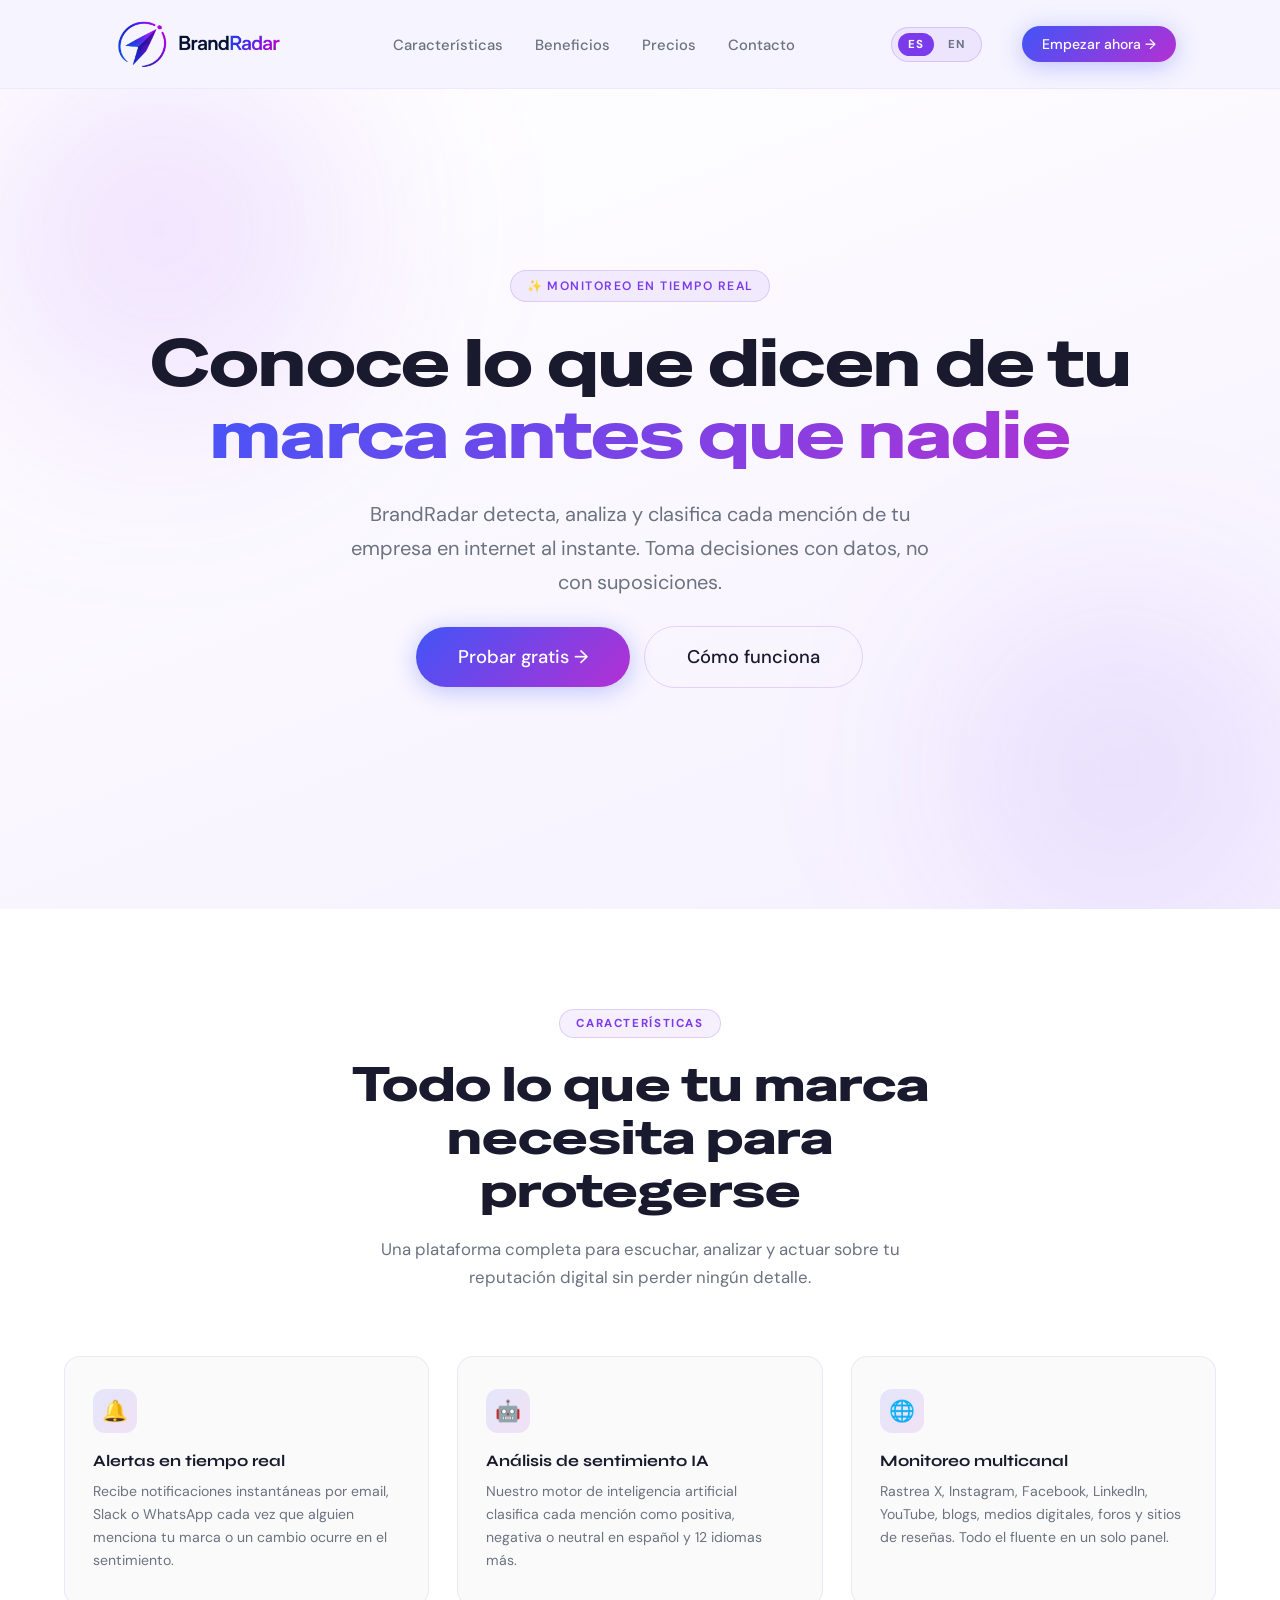
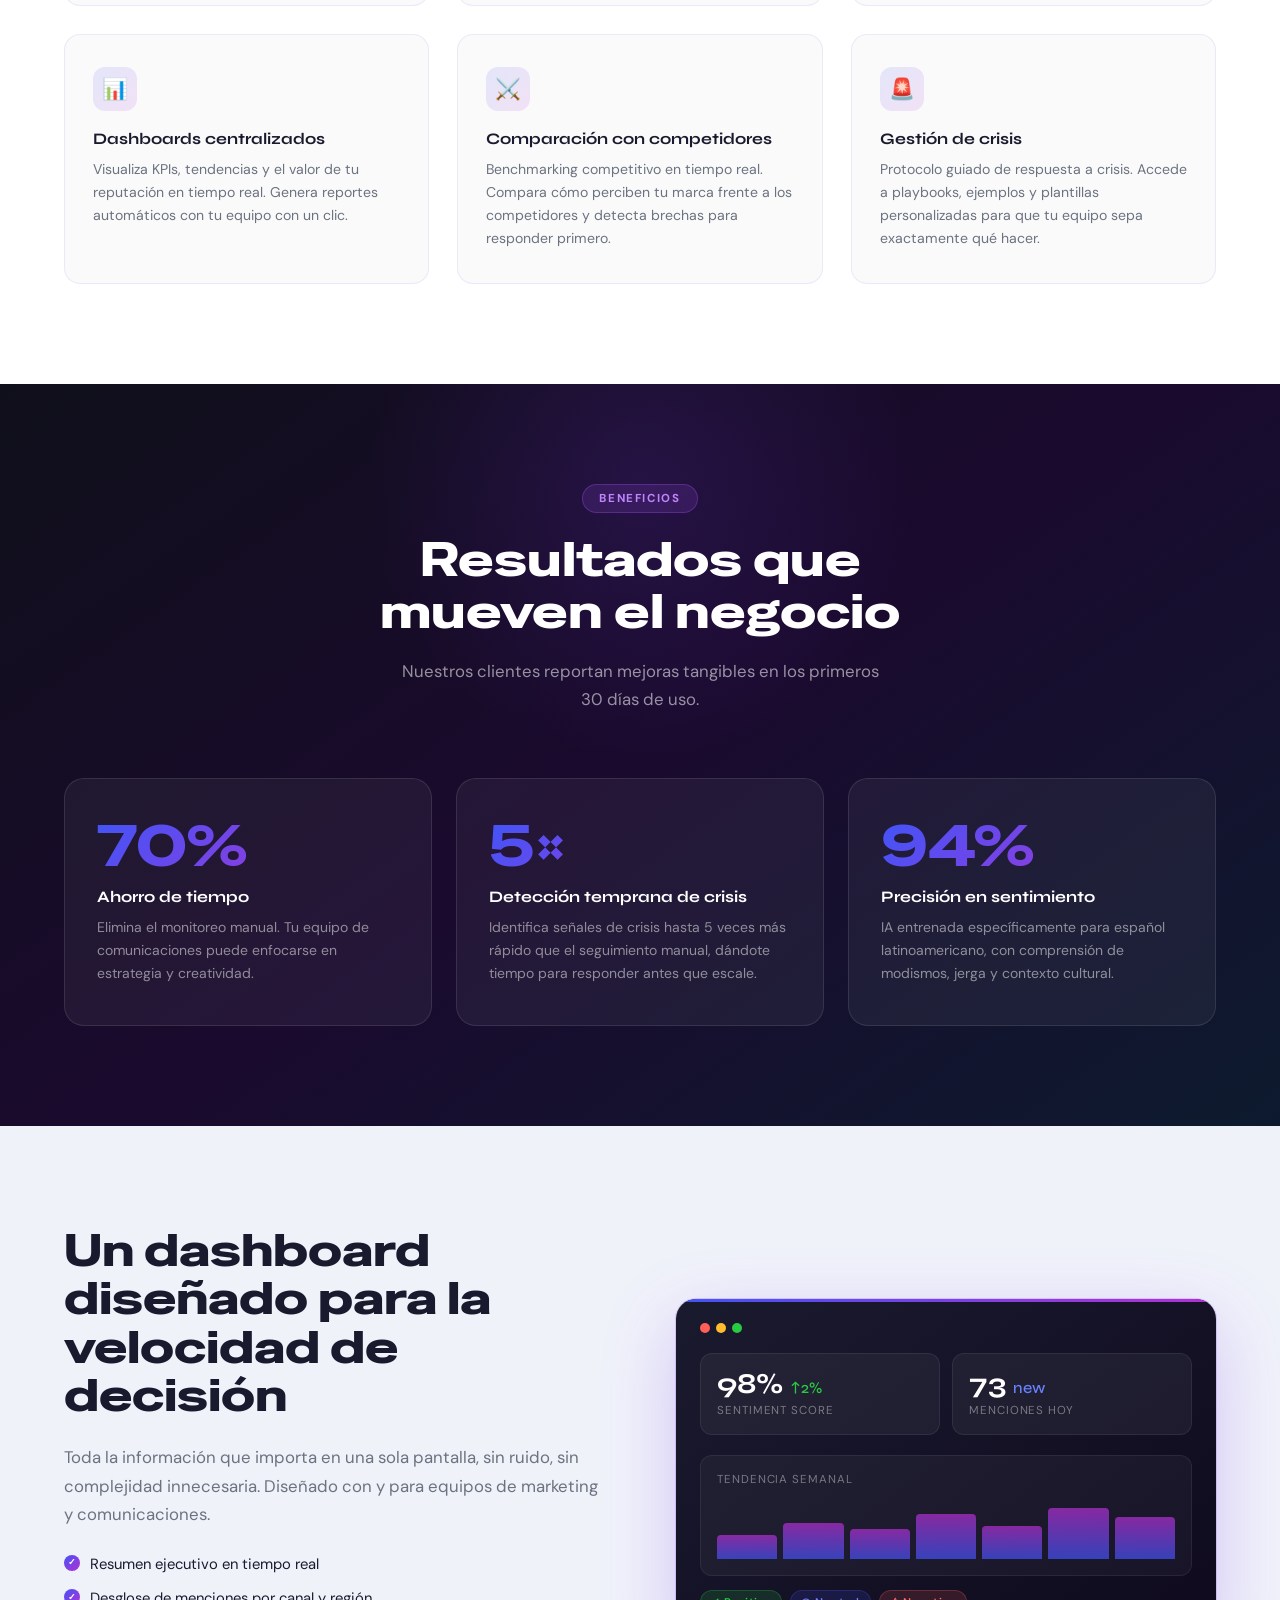
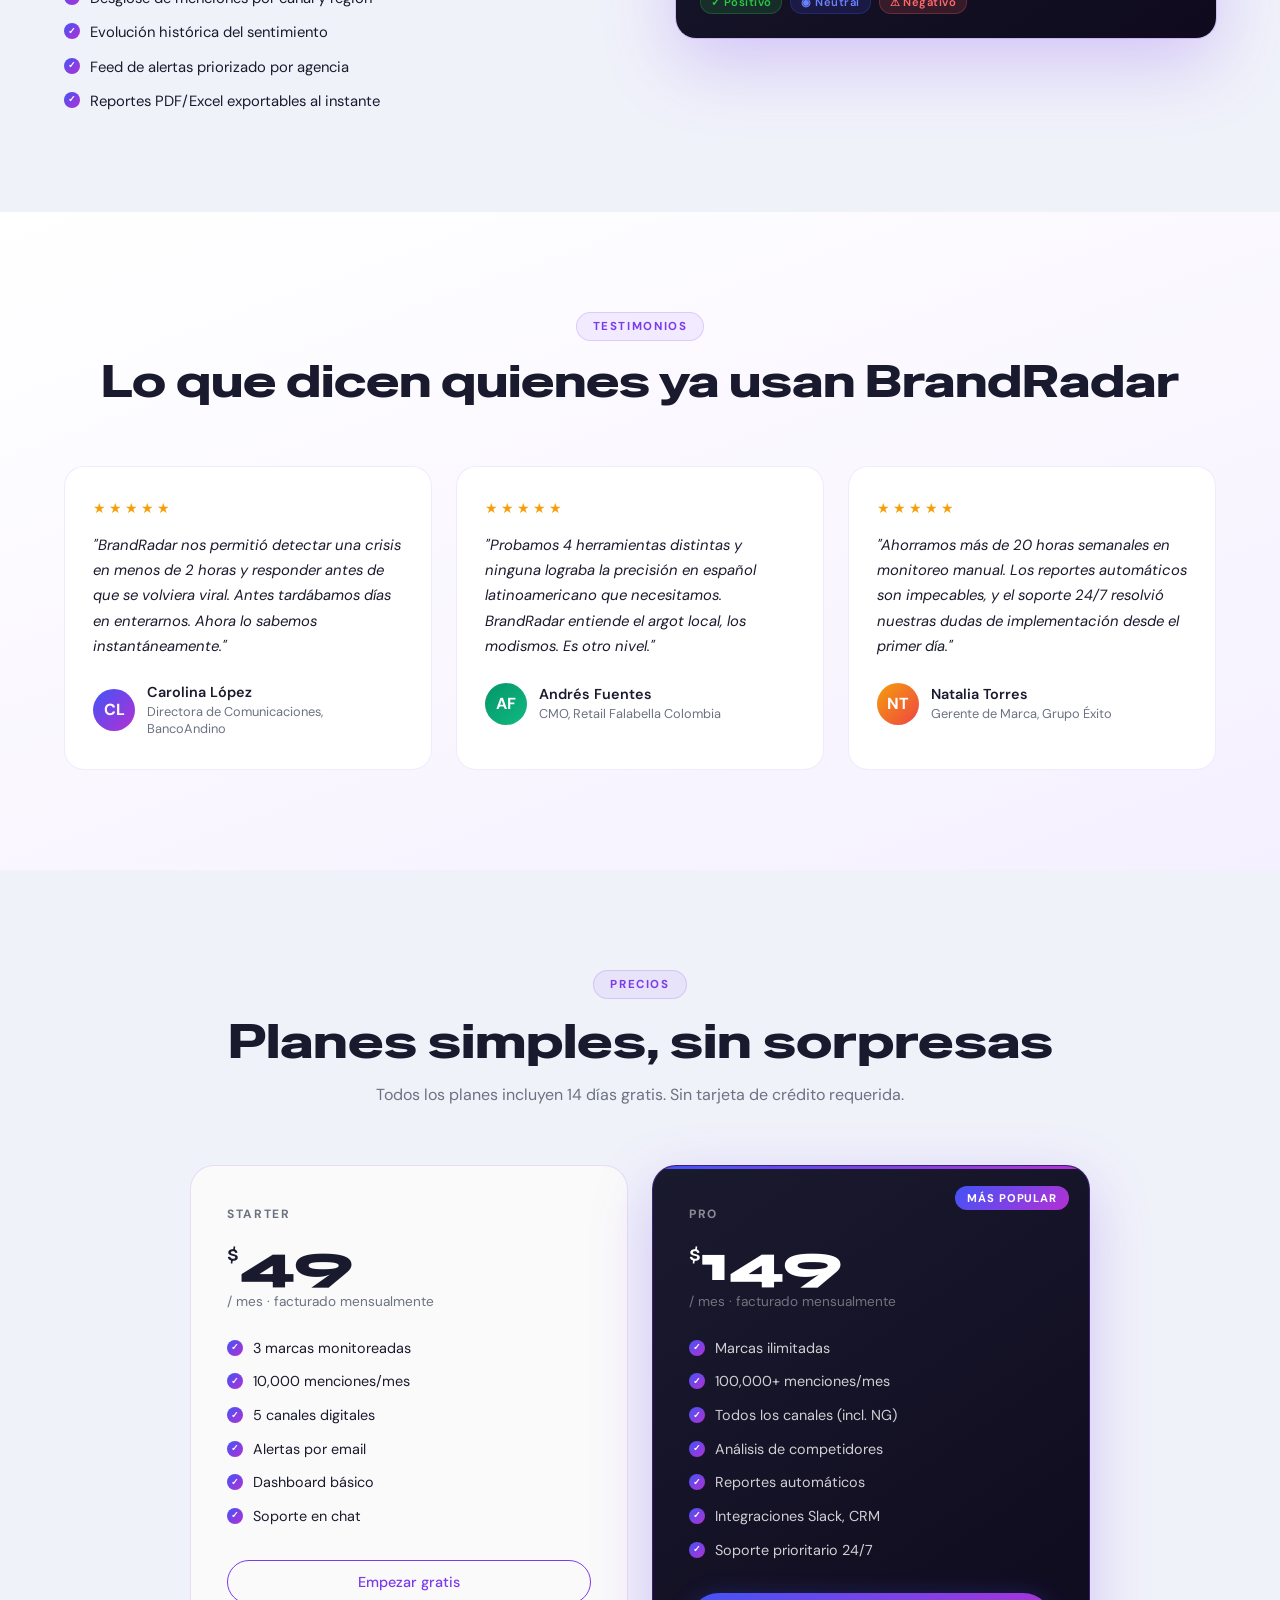
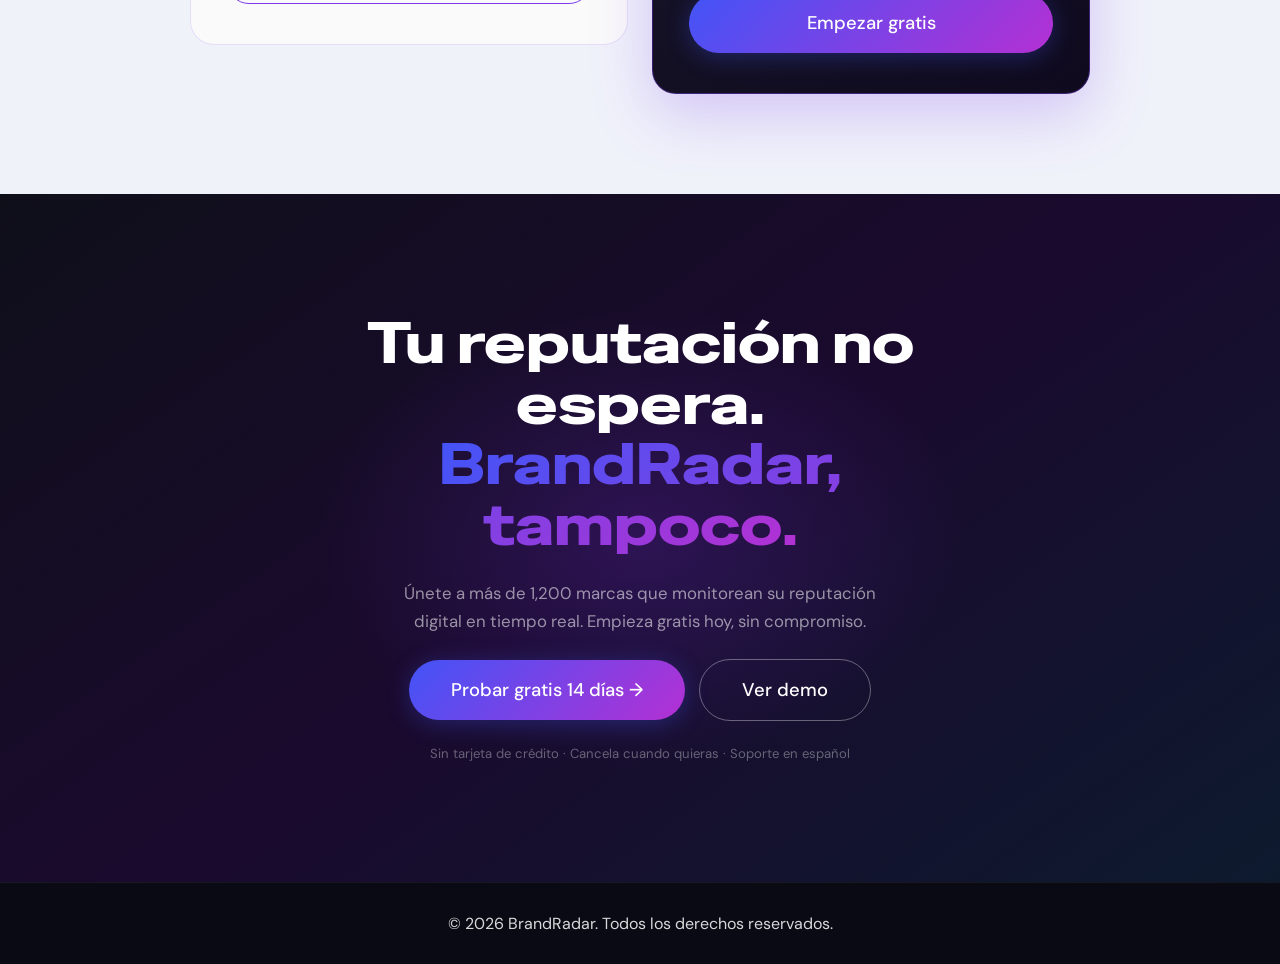
==== public/index.html @ 9e3a42a0 "merge: landing page v.2.0.0 ready to release" ====
<!DOCTYPE html>
<html lang="es">
<head>
  <meta charset="UTF-8" />
  <meta name="viewport" content="width=device-width, initial-scale=1.0" />
  <title>BrandRadar – Monitoreo de Reputación en Tiempo Real</title>
  <link href="https://fonts.googleapis.com/css2?family=Syne:wght@400;600;700;800&family=DM+Sans:wght@300;400;500&family=Special+Gothic+Expanded+One&display=swap" rel="stylesheet" />
  <!-- CSS modules -->
  <link rel="stylesheet" href="css/base.css" />
  <link rel="stylesheet" href="css/nav.css" />
  <link rel="stylesheet" href="css/sections.css" />
  <link rel="stylesheet" href="css/responsive.css" />
</head>
<body>

  <!-- HEADER / NAV -->
  <header class="header">
    <nav class="nav">
      <a href="index.html" class="nav__logo">
        <img
          src="assets/images/branradar.png"
          alt="BrandRadar logo"
          class="nav__logo-img"
        />
      </a>
      <ul class="nav__links">
        <li><a href="#features"      data-i18n="nav.features">Características</a></li>
        <li><a href="#benefits"      data-i18n="nav.benefits">Beneficios</a></li>
        <li><a href="#pricing"       data-i18n="nav.pricing">Precios</a></li>
        <li><a href="pages/contact.html"   data-i18n="nav.contact">Contacto</a></li>
      </ul>
      <!-- Language toggle -->
      <div class="lang-toggle" role="group" aria-label="Idioma / Language">
        <span class="lang-toggle__opt" data-lang="es">ES</span>
        <span class="lang-toggle__opt"         data-lang="en">EN</span>
      </div>
      <a href="#" class="btn btn--primary btn--sm" data-i18n="nav.cta">Empezar ahora →</a>
      <button class="nav__burger" aria-label="Abrir menú" aria-expanded="false">
        <span></span><span></span><span></span>
      </button>
    </nav>
  </header>

  <!-- HERO -->
  <section id="hero">
    <div class="hero__blob hero__blob--1" aria-hidden="true"></div>
    <div class="hero__blob hero__blob--2" aria-hidden="true"></div>
    <div class="hero__inner">
      <div class="hero__badge" data-i18n="hero.badge">✨ Monitoreo en tiempo real</div>
      <h1 class="hero__heading">
        <span data-i18n="hero.heading1">Conoce lo que dicen de tu</span>
        <span class="hero__heading-gradient" data-i18n="hero.heading2">marca antes que nadie</span>
      </h1>
      <p class="hero__subtext" data-i18n="hero.sub">
        BrandRadar detecta, analiza y clasifica cada mención de tu empresa en internet al instante.
        Toma decisiones con datos, no con suposiciones.
      </p>
      <div class="hero__actions">
        <a href="contact.html" class="btn btn--primary" data-i18n="hero.cta1">Probar gratis →</a>
        <a href="#dashboard" class="btn btn--ghost"   data-i18n="hero.cta2">Cómo funciona</a>
      </div>
    </div>
  </section>

  <!-- CARACTERÍSTICAS -->
  <section id="features">
    <div class="features__inner">
      <div class="features__header reveal">
        <span class="section-label" data-i18n="features.label">Características</span>
        <h2 class="features__title" data-i18n="features.title">Todo lo que tu marca necesita para protegerse</h2>
        <p class="features__subtitle" data-i18n="features.sub">Una plataforma completa para escuchar, analizar y actuar sobre tu reputación digital sin perder ningún detalle.</p>
      </div>
      <div class="features__grid reveal-stagger">
        <div class="feature-card">
          <div class="feature-card__icon">🔔</div>
          <h3 class="feature-card__title" data-i18n="features.card1_title">Alertas en tiempo real</h3>
          <p class="feature-card__desc"   data-i18n="features.card1_desc">Recibe notificaciones instantáneas por email, Slack o WhatsApp cada vez que alguien menciona tu marca o un cambio ocurre en el sentimiento.</p>
        </div>
        <div class="feature-card">
          <div class="feature-card__icon">🤖</div>
          <h3 class="feature-card__title" data-i18n="features.card2_title">Análisis de sentimiento IA</h3>
          <p class="feature-card__desc"   data-i18n="features.card2_desc">Nuestro motor de inteligencia artificial clasifica cada mención como positiva, negativa o neutral en español y 12 idiomas más.</p>
        </div>
        <div class="feature-card">
          <div class="feature-card__icon">🌐</div>
          <h3 class="feature-card__title" data-i18n="features.card3_title">Monitoreo multicanal</h3>
          <p class="feature-card__desc"   data-i18n="features.card3_desc">Rastrea X, Instagram, Facebook, LinkedIn, YouTube, blogs, medios digitales, foros y sitios de reseñas. Todo el fluente en un solo panel.</p>
        </div>
        <div class="feature-card">
          <div class="feature-card__icon">📊</div>
          <h3 class="feature-card__title" data-i18n="features.card4_title">Dashboards centralizados</h3>
          <p class="feature-card__desc"   data-i18n="features.card4_desc">Visualiza KPIs, tendencias y el valor de tu reputación en tiempo real. Genera reportes automáticos con tu equipo con un clic.</p>
        </div>
        <div class="feature-card">
          <div class="feature-card__icon">⚔️</div>
          <h3 class="feature-card__title" data-i18n="features.card5_title">Comparación con competidores</h3>
          <p class="feature-card__desc"   data-i18n="features.card5_desc">Benchmarking competitivo en tiempo real. Compara cómo perciben tu marca frente a los competidores y detecta brechas para responder primero.</p>
        </div>
        <div class="feature-card">
          <div class="feature-card__icon">🚨</div>
          <h3 class="feature-card__title" data-i18n="features.card6_title">Gestión de crisis</h3>
          <p class="feature-card__desc"   data-i18n="features.card6_desc">Protocolo guiado de respuesta a crisis. Accede a playbooks, ejemplos y plantillas personalizadas para que tu equipo sepa exactamente qué hacer.</p>
        </div>
      </div>
    </div>
  </section>

  <!-- BENEFICIOS (dark) -->
  <section id="benefits">
    <div class="benefits__inner">
      <div class="benefits__header reveal">
        <span class="section-label" style="background:rgba(168,85,247,.15);color:#c084fc;border-color:rgba(168,85,247,.3);" data-i18n="benefits.label">Beneficios</span>
        <h2 class="benefits__title" data-i18n="benefits.title">Resultados que mueven el negocio</h2>
        <p class="benefits__subtitle" data-i18n="benefits.sub">Nuestros clientes reportan mejoras tangibles en los primeros 30 días de uso.</p>
      </div>
      <div class="benefits__grid reveal-stagger">
        <div class="benefit-card">
          <div class="benefit-card__stat">70%</div>
          <h3 class="benefit-card__title">Ahorro de tiempo</h3>
          <p class="benefit-card__desc">Elimina el monitoreo manual. Tu equipo de comunicaciones puede enfocarse en estrategia y creatividad.</p>
        </div>
        <div class="benefit-card">
          <div class="benefit-card__stat">5×</div>
          <h3 class="benefit-card__title">Detección temprana de crisis</h3>
          <p class="benefit-card__desc">Identifica señales de crisis hasta 5 veces más rápido que el seguimiento manual, dándote tiempo para responder antes que escale.</p>
        </div>
        <div class="benefit-card">
          <div class="benefit-card__stat">94%</div>
          <h3 class="benefit-card__title">Precisión en sentimiento</h3>
          <p class="benefit-card__desc">IA entrenada específicamente para español latinoamericano, con comprensión de modismos, jerga y contexto cultural.</p>
        </div>
      </div>
    </div>
  </section>

  <!-- DASHBOARD -->
  <section id="dashboard">
    <div class="dashboard__inner">
      <div class="dashboard__content reveal">
        <h2 class="dashboard__title">Un dashboard diseñado para la velocidad de decisión</h2>
        <p class="dashboard__desc">Toda la información que importa en una sola pantalla, sin ruido, sin complejidad innecesaria. Diseñado con y para equipos de marketing y comunicaciones.</p>
        <ul class="dashboard__list">
          <li><span class="pricing-check"></span>Resumen ejecutivo en tiempo real</li>
          <li><span class="pricing-check"></span>Desglose de menciones por canal y región</li>
          <li><span class="pricing-check"></span>Evolución histórica del sentimiento</li>
          <li><span class="pricing-check"></span>Feed de alertas priorizado por agencia</li>
          <li><span class="pricing-check"></span>Reportes PDF/Excel exportables al instante</li>
        </ul>
      </div>
      <div class="dashboard__visual reveal">
        <div class="dash-mock">
          <div class="dash-mock__bar">
            <div class="dash-mock__dot"></div>
            <div class="dash-mock__dot"></div>
            <div class="dash-mock__dot"></div>
          </div>
          <div class="dash-mock__stats">
            <div class="dash-stat">
              <div class="dash-stat__val">98% <span>↑2%</span></div>
              <div class="dash-stat__label">Sentiment Score</div>
            </div>
            <div class="dash-stat">
              <div class="dash-stat__val">73 <span style="color:#6b82ff;">new</span></div>
              <div class="dash-stat__label">Menciones hoy</div>
            </div>
          </div>
          <div class="dash-chart">
            <div class="dash-chart__label">Tendencia semanal</div>
            <div class="dash-chart__bars">
              <div class="dash-chart__bar" style="height:40%"></div>
              <div class="dash-chart__bar" style="height:60%"></div>
              <div class="dash-chart__bar" style="height:50%"></div>
              <div class="dash-chart__bar" style="height:75%"></div>
              <div class="dash-chart__bar" style="height:55%"></div>
              <div class="dash-chart__bar" style="height:85%"></div>
              <div class="dash-chart__bar" style="height:70%"></div>
            </div>
          </div>
          <div class="dash-tags">
            <span class="dash-tag dash-tag--green">✓ Positivo</span>
            <span class="dash-tag dash-tag--blue">◉ Neutral</span>
            <span class="dash-tag dash-tag--red">⚠ Negativo</span>
          </div>
        </div>
      </div>
    </div>
  </section>

  <!-- TESTIMONIOS -->
  <section id="testimonials">
    <div class="testimonials__inner">
      <div class="testimonials__header reveal">
        <span class="section-label">Testimonios</span>
        <h2 class="testimonials__title">Lo que dicen quienes ya usan BrandRadar</h2>
      </div>
      <div class="testimonials__grid reveal-stagger">
        <div class="testimonial-card">
          <div class="testimonial-card__stars">
            <span>★</span><span>★</span><span>★</span><span>★</span><span>★</span>
          </div>
          <p class="testimonial-card__text">"BrandRadar nos permitió detectar una crisis en menos de 2 horas y responder antes de que se volviera viral. Antes tardábamos días en enterarnos. Ahora lo sabemos instantáneamente."</p>
          <div class="testimonial-card__author">
            <div class="testimonial-card__avatar" style="background:linear-gradient(135deg,#4254F7,#B430D3);">CL</div>
            <div>
              <div class="testimonial-card__name">Carolina López</div>
              <div class="testimonial-card__role">Directora de Comunicaciones, BancoAndino</div>
            </div>
          </div>
        </div>
        <div class="testimonial-card">
          <div class="testimonial-card__stars">
            <span>★</span><span>★</span><span>★</span><span>★</span><span>★</span>
          </div>
          <p class="testimonial-card__text">"Probamos 4 herramientas distintas y ninguna lograba la precisión en español latinoamericano que necesitamos. BrandRadar entiende el argot local, los modismos. Es otro nivel."</p>
          <div class="testimonial-card__author">
            <div class="testimonial-card__avatar" style="background:linear-gradient(135deg,#059669,#10b981);">AF</div>
            <div>
              <div class="testimonial-card__name">Andrés Fuentes</div>
              <div class="testimonial-card__role">CMO, Retail Falabella Colombia</div>
            </div>
          </div>
        </div>
        <div class="testimonial-card">
          <div class="testimonial-card__stars">
            <span>★</span><span>★</span><span>★</span><span>★</span><span>★</span>
          </div>
          <p class="testimonial-card__text">"Ahorramos más de 20 horas semanales en monitoreo manual. Los reportes automáticos son impecables, y el soporte 24/7 resolvió nuestras dudas de implementación desde el primer día."</p>
          <div class="testimonial-card__author">
            <div class="testimonial-card__avatar" style="background:linear-gradient(135deg,#f59e0b,#ef4444);">NT</div>
            <div>
              <div class="testimonial-card__name">Natalia Torres</div>
              <div class="testimonial-card__role">Gerente de Marca, Grupo Éxito</div>
            </div>
          </div>
        </div>
      </div>
    </div>
  </section>

  <!-- PRECIOS -->
  <section id="pricing">
    <div class="pricing__inner">
      <div class="pricing__header reveal">
        <span class="section-label" data-i18n="pricing.label">Precios</span>
        <h2 class="pricing__title"   data-i18n="pricing.title">Planes simples, sin sorpresas</h2>
        <p class="pricing__subtitle" data-i18n="pricing.sub">Todos los planes incluyen 14 días gratis. Sin tarjeta de crédito requerida.</p>
      </div>
      <div class="pricing__grid reveal-stagger">
        <!-- Starter -->
        <div class="pricing-card pricing-card--starter">
          <p class="pricing-card__tier">Starter</p>
          <div class="pricing-card__price"><sup>$</sup>49</div>
          <p class="pricing-card__period" data-i18n="pricing.period">/ mes · facturado mensualmente</p>
          <ul class="pricing-card__features">
            <li><span class="pricing-check"></span>3 marcas monitoreadas</li>
            <li><span class="pricing-check"></span>10,000 menciones/mes</li>
            <li><span class="pricing-check"></span>5 canales digitales</li>
            <li><span class="pricing-check"></span>Alertas por email</li>
            <li><span class="pricing-check"></span>Dashboard básico</li>
            <li><span class="pricing-check"></span>Soporte en chat</li>
          </ul>
          <a href="#" class="btn btn--outline-purple" data-i18n="pricing.cta_start">Empezar gratis</a>
        </div>
        <!-- Pro -->
        <div class="pricing-card pricing-card--pro">
          <div class="pricing-badge" data-i18n="pricing.popular">Más popular</div>
          <p class="pricing-card__tier">Pro</p>
          <div class="pricing-card__price" style="color:#fff;"><sup>$</sup>149</div>
          <p class="pricing-card__period" data-i18n="pricing.period">/ mes · facturado mensualmente</p>
          <ul class="pricing-card__features">
            <li><span class="pricing-check"></span>Marcas ilimitadas</li>
            <li><span class="pricing-check"></span>100,000+ menciones/mes</li>
            <li><span class="pricing-check"></span>Todos los canales (incl. NG)</li>
            <li><span class="pricing-check"></span>Análisis de competidores</li>
            <li><span class="pricing-check"></span>Reportes automáticos</li>
            <li><span class="pricing-check"></span>Integraciones Slack, CRM</li>
            <li><span class="pricing-check"></span>Soporte prioritario 24/7</li>
          </ul>
          <a href="#" class="btn btn--primary" data-i18n="pricing.cta_start">Empezar gratis</a>
        </div>
      </div>
    </div>
  </section>

  <!-- CTA FINAL -->
  <section id="cta">
    <div class="cta__inner">
      <h2 class="cta__title reveal" data-i18n="cta.title">Tu reputación no espera.<br><span>BrandRadar, tampoco.</span></h2>
      <p class="cta__subtitle reveal" data-i18n="cta.sub">Únete a más de 1,200 marcas que monitorean su reputación digital en tiempo real. Empieza gratis hoy, sin compromiso.</p>
      <div class="cta__actions reveal">
        <a href="contact.html" class="btn btn--primary" data-i18n="cta.btn1">Probar gratis 14 días →</a>
        <a href="#" class="btn btn--ghost-white" data-i18n="cta.btn2">Ver demo</a>
      </div>
      <p class="cta__note reveal" data-i18n="cta.note">Sin tarjeta de crédito · Cancela cuando quieras · Soporte en español</p>
    </div>
  </section>

  <!-- FOOTER -->
  <footer>
    <p class="footer__copy">© 2026 BrandRadar. Todos los derechos reservados.</p>
  </footer>

  <!-- JS modules (order matters) -->
  <script src="js/translations.js"></script>
  <script src="js/nav.js"></script>
  <script src="js/main.js"></script>

</body>
</html>
---- public/css/base.css ----
/* ─── RESET ─────────────────────────────────────────────────── */
*, *::before, *::after { box-sizing: border-box; margin: 0; padding: 0; }

/* ─── VARIABLES ─────────────────────────────────────────────── */
:root {
    --br-purple:      #7C3AED;
    --br-purple-lt:   #A855F7;
    --br-bg:          #ffffff;
    --br-text:        #1a1a2e;
    --br-muted:       #6b7280;
    --br-border:      rgba(124, 58, 237, 0.18);
    --font-display:   'Syne', sans-serif;
    --font-body:      'DM Sans', sans-serif;
    --pill:           999px;
    --shadow-btn:     0 4px 24px rgba(124, 58, 237, 0.32);
    --ease:           cubic-bezier(.4, 0, .2, 1);
}

/* ─── BODY BASE ─────────────────────────────────────────────── */
body {
    font-family: var(--font-body);
    background: var(--br-bg);
    color: var(--br-text);
    overflow-x: hidden;
    -webkit-font-smoothing: antialiased;
}
a { text-decoration: none; color: inherit; }
ul { list-style: none; }

/* ─── SECTION LABELS ─────────────────────────────────────────── */
.section-label {
    display: inline-flex;
    align-items: center;
    gap: 6px;
    font-size: 0.72rem;
    font-weight: 700;
    letter-spacing: .14em;
    text-transform: uppercase;
    color: var(--br-purple);
    background: rgba(124,58,237,.08);
    border: 1px solid rgba(124,58,237,.18);
    padding: 6px 16px;
    border-radius: var(--pill);
}

/* ─── BUTTONS ────────────────────────────────────────────────── */
.btn {
    display: inline-flex;
    align-items: center;
    gap: 6px;
    font-family: var(--font-body);
    font-size: 1.15rem;
    font-weight: 500;
    border-radius: var(--pill);
    padding: 18px 42px;
    border: none;
    cursor: pointer;
    white-space: nowrap;
    transition: transform .22s var(--ease), box-shadow .22s var(--ease);
}
.btn--primary {
    background: linear-gradient(135deg, #4254F7, #B430D3);
    color: #fff;
    box-shadow: 0 4px 24px rgba(66, 84, 247, 0.32);
}
.btn--primary:hover { transform: translateY(-2px); box-shadow: 0 8px 32px rgba(180, 48, 211, 0.42); }
.btn--primary:active { transform: translateY(0); }
.btn--ghost {
    background: transparent;
    color: var(--br-text);
    border: 1.5px solid var(--br-border);
}
.btn--ghost:hover { border-color: var(--br-purple); background: rgba(124, 58, 237, 0.05); transform: translateY(-2px); }
.btn--ghost-white {
    background: transparent;
    color: #fff;
    border: 1.5px solid rgba(255,255,255,0.35);
}
.btn--ghost-white:hover { background: rgba(255,255,255,0.1); transform: translateY(-2px); }
.btn--sm { padding: 9px 20px; font-size: 0.875rem; }
.btn--outline-purple {
    background: transparent;
    color: var(--br-purple);
    border: 1.5px solid var(--br-purple);
    font-size: 0.9rem;
    padding: 12px 28px;
}
.btn--outline-purple:hover { background: rgba(124,58,237,.06); transform: translateY(-2px); }

/* ─── SCROLL REVEAL ──────────────────────────────────────────── */
.reveal {
    opacity: 0;
    transform: translateY(28px);
    transition: opacity .65s var(--ease), transform .65s var(--ease);
}
.reveal.visible { opacity: 1; transform: translateY(0); }
.reveal-stagger > * {
    opacity: 0;
    transform: translateY(24px);
    transition: opacity .55s var(--ease), transform .55s var(--ease);
}
.reveal-stagger.visible > *:nth-child(1) { opacity:1; transform:none; transition-delay: .05s; }
.reveal-stagger.visible > *:nth-child(2) { opacity:1; transform:none; transition-delay: .15s; }
.reveal-stagger.visible > *:nth-child(3) { opacity:1; transform:none; transition-delay: .25s; }
.reveal-stagger.visible > *:nth-child(4) { opacity:1; transform:none; transition-delay: .35s; }
.reveal-stagger.visible > *:nth-child(5) { opacity:1; transform:none; transition-delay: .45s; }
.reveal-stagger.visible > *:nth-child(6) { opacity:1; transform:none; transition-delay: .55s; }
---- public/css/nav.css ----
/* ============================================================
    HEADER / NAV
   ============================================================ */
.header {
    position: sticky;
    top: 0;
    z-index: 200;
    width: 100%;
    background: rgba(245, 243, 255, 0.88);
    backdrop-filter: blur(16px);
    -webkit-backdrop-filter: blur(16px);
    border-bottom: 1px solid rgba(124, 58, 237, 0.07);
    transition: box-shadow .22s var(--ease);
}
.header.scrolled { box-shadow: 0 2px 24px rgba(124, 58, 237, 0.09); }

.nav {
    display: flex;
    justify-content: space-between;
    align-items: center;
    gap: 2rem;
    max-width: 1200px;
    margin: 0 auto;
    padding: 16px 5%;
}

/* ── Logo ── */
.nav__logo {
    display: flex;
    align-items: center;
    flex-shrink: 0;
}
.nav__logo-img {
    height: 56px;
    width: auto;
    object-fit: contain;
    mix-blend-mode: multiply;
    transition: opacity .2s ease;
}
.nav__logo-img:hover { opacity: .8; }

.nav__links {
    display: flex;
    align-items: center;
    gap: 2rem;
    margin-left: auto;
}
.nav__links a {
    font-size: 0.925rem;
    font-weight: 500;
    color: var(--br-muted);
    position: relative;
    transition: color .2s var(--ease);
}
.nav__links a::after {
    content: '';
    position: absolute;
    bottom: -3px; left: 0;
    width: 0; height: 2px;
    border-radius: 2px;
    background: linear-gradient(90deg, var(--br-purple), var(--br-purple-lt));
    transition: width .22s var(--ease);
}
.nav__links a:hover { color: var(--br-purple); }
.nav__links a:hover::after { width: 100%; }
.nav > .btn { flex-shrink: 0; }

/* ─── Language toggle ─────────────────────────────────────────── */
.lang-toggle {
    display: flex;
    align-items: center;
    margin-left: auto;
    gap: 4px;
    background: rgba(124,58,237,.08);
    border: 1.5px solid rgba(124,58,237,.2);
    border-radius: var(--pill);
    margin-left: auto;
    margin-right: 8px;
    padding: 5px 6px;
    cursor: pointer;
    flex-shrink: 0;
    transition: border-color .2s, background .2s;
}

.lang-toggle:hover { border-color: var(--br-purple); background: rgba(124,58,237,.13); }
.lang-toggle__opt {
    font-size: 0.72rem;
    font-weight: 700;
    letter-spacing: .08em;
    padding: 4px 10px;
    border-radius: var(--pill);
    color: var(--br-muted);
    transition: background .18s, color .18s;
    user-select: none;
}
.lang-toggle__opt.active {
    background: var(--br-purple);
    color: #fff;
}

/* ─── Burger ─────────────────────────────────────────────────── */
.nav__burger {
    display: none;
    flex-direction: column;
    justify-content: center;
    gap: 5px;
    background: none;
    border: none;
    cursor: pointer;
    padding: 4px;
    margin-left: 4px;
}
.nav__burger span {
    display: block;
    width: 23px; height: 2px;
    background: var(--br-text);
    border-radius: 2px;
    transition: transform .25s var(--ease), opacity .2s;
}
.nav__burger[aria-expanded="true"] span:nth-child(1) { transform: translateY(7px) rotate(45deg); }
.nav__burger[aria-expanded="true"] span:nth-child(2) { opacity: 0; }
.nav__burger[aria-expanded="true"] span:nth-child(3) { transform: translateY(-7px) rotate(-45deg); }

/* ─── Mobile menu ─────────────────────────────────────────────── */
.mobile-menu {
    display: none;
    position: fixed;
    top: 65px; left: 0; right: 0;
    z-index: 199;
    background: rgba(245, 243, 255, 0.97);
    backdrop-filter: blur(16px);
    padding: 28px 5% 32px;
    border-bottom: 1px solid rgba(124, 58, 237, 0.1);
    box-shadow: 0 8px 32px rgba(124, 58, 237, 0.08);
    animation: slideDown .24s var(--ease);
}
.mobile-menu.is-open { display: flex; flex-direction: column; gap: 20px; }
.mobile-menu ul { display: flex; flex-direction: column; gap: 16px; }
.mobile-menu ul a { font-size: 1.05rem; font-weight: 500; color: var(--br-text); }
.mobile-menu ul a:hover { color: var(--br-purple); }
@keyframes slideDown {
    from { opacity: 0; transform: translateY(-6px); }
    to   { opacity: 1; transform: translateY(0); }
}
---- public/css/sections.css ----
/* ============================================================
    HERO
   ============================================================ */
#hero {
    position: relative;
    display: flex;
    align-items: center;
    justify-content: center;
    min-height: calc(100vh - 80px);
    text-align: center;
    overflow: hidden;
    padding: 20px 5% 60px;
    background: linear-gradient(160deg, #ffffff 0%, #F5F0FF 100%);
}
.hero__blob {
    position: absolute;
    border-radius: 50%;
    pointer-events: none;
    filter: blur(90px);
    opacity: 0;
    animation: blobIn 1.4s ease forwards;
}
.hero__blob--1 {
    width: 540px; height: 540px;
    background: radial-gradient(circle, rgba(168,85,247,.22) 0%, transparent 70%);
    top: -130px; left: -110px;
    animation-delay: .15s;
}
.hero__blob--2 {
    width: 460px; height: 460px;
    background: radial-gradient(circle, rgba(124,58,237,.17) 0%, transparent 70%);
    bottom: -90px; right: -70px;
    animation-delay: .35s;
}
@keyframes blobIn { to { opacity: 1; } }

.hero__inner {
    position: relative;
    z-index: 1;
    max-width: 1000px;
    display: flex;
    flex-direction: column;
    align-items: center;
    gap: 26px;
}
.hero__badge {
    display: inline-flex;
    align-items: center;
    gap: 8px;
    font-size: 0.76rem;
    font-weight: 600;
    letter-spacing: .12em;
    text-transform: uppercase;
    color: var(--br-purple);
    background: rgba(124,58,237,.08);
    border: 1px solid rgba(124,58,237,.18);
    padding: 7px 16px;
    border-radius: var(--pill);
    opacity: 0;
    transform: translateY(10px);
    animation: fadeUp .55s var(--ease) .3s forwards;
}
.hero__heading {
    font-family: 'Special Gothic Expanded One', sans-serif;
    font-size: clamp(2.5rem, 6vw, 4.1rem);
    font-weight: 400;
    line-height: 1.07;
    letter-spacing: -.01em;
    display: flex;
    flex-direction: column;
    gap: 2px;
    opacity: 0;
    transform: translateY(16px);
    animation: fadeUp .65s var(--ease) .45s forwards;
}
.hero__heading-gradient {
    background: linear-gradient(135deg, #4057FA 0%, #B430D2 100%);
    -webkit-background-clip: text;
    -webkit-text-fill-color: transparent;
    background-clip: text;
}
.hero__subtext {
    font-size: clamp(.95rem, 2vw, 1.25rem);
    color: var(--br-muted);
    line-height: 1.72;
    max-width: 600px;
    opacity: 0;
    transform: translateY(14px);
    animation: fadeUp .65s var(--ease) .6s forwards;
}
.hero__actions {
    display: flex;
    align-items: center;
    gap: 14px;
    flex-wrap: wrap;
    justify-content: center;
    opacity: 0;
    transform: translateY(14px);
    animation: fadeUp .65s var(--ease) .75s forwards;
}
@keyframes fadeUp { to { opacity: 1; transform: translateY(0); } }

/* ============================================================
    FEATURES
   ============================================================ */
#features {
    padding: 100px 5%;
    background: #fff;
    text-align: center;
}
.features__inner { max-width: 1200px; margin: 0 auto; }
.features__header {
    display: flex;
    flex-direction: column;
    align-items: center;
    gap: 20px;
    margin-bottom: 64px;
}
.features__title {
    font-family: 'Special Gothic Expanded One', sans-serif;
    font-size: clamp(2rem, 4vw, 3rem);
    font-weight: 400;
    line-height: 1.1;
    max-width: 600px;
}
.features__subtitle { font-size: 1.05rem; color: var(--br-muted); max-width: 520px; line-height: 1.65; }
.features__grid { display: grid; grid-template-columns: repeat(3, 1fr); gap: 28px; }
.feature-card {
    text-align: left;
    padding: 32px 28px;
    border-radius: 16px;
    border: 1px solid rgba(124,58,237,.1);
    background: #fafafa;
    transition: transform .25s var(--ease), box-shadow .25s var(--ease), border-color .25s;
}
.feature-card:hover { transform: translateY(-4px); box-shadow: 0 12px 40px rgba(124,58,237,.1); border-color: rgba(124,58,237,.25); }
.feature-card__icon {
    width: 44px; height: 44px;
    border-radius: 12px;
    background: linear-gradient(135deg, rgba(66,84,247,.12), rgba(180,48,211,.12));
    display: flex;
    align-items: center;
    justify-content: center;
    margin-bottom: 18px;
    font-size: 1.3rem;
}
.feature-card__title { font-family: var(--font-display); font-size: 1rem; font-weight: 700; margin-bottom: 10px; color: var(--br-text); }
.feature-card__desc { font-size: 0.88rem; color: var(--br-muted); line-height: 1.65; }

/* ============================================================
    BENEFITS (dark)
   ============================================================ */
#benefits {
    padding: 100px 5%;
    background: linear-gradient(145deg, #0f0f1a 0%, #1a0a2e 50%, #0d1a2e 100%);
    text-align: center;
    position: relative;
    overflow: hidden;
}
#benefits::before {
    content: '';
    position: absolute;
    top: -200px; left: 50%;
    transform: translateX(-50%);
    width: 600px; height: 600px;
    background: radial-gradient(circle, rgba(124,58,237,.15) 0%, transparent 65%);
    pointer-events: none;
}
.benefits__inner { max-width: 1200px; margin: 0 auto; position: relative; z-index: 1; }
.benefits__header { display: flex; flex-direction: column; align-items: center; gap: 20px; margin-bottom: 64px; }
.benefits__title {
    font-family: 'Special Gothic Expanded One', sans-serif;
    font-size: clamp(2rem, 4vw, 3rem);
    font-weight: 400;
    line-height: 1.1;
    color: #fff;
    max-width: 600px;
}
.benefits__subtitle { font-size: 1.05rem; color: rgba(255,255,255,.55); max-width: 480px; line-height: 1.65; }
.benefits__grid { display: grid; grid-template-columns: repeat(3, 1fr); gap: 24px; }
.benefit-card {
    background: rgba(255,255,255,.05);
    border: 1px solid rgba(255,255,255,.1);
    border-radius: 20px;
    padding: 40px 32px;
    text-align: left;
    transition: background .25s, border-color .25s, transform .25s;
    position: relative;
    overflow: hidden;
}
.benefit-card:hover { background: rgba(124,58,237,.12); border-color: rgba(124,58,237,.4); transform: translateY(-4px); }
.benefit-card__stat {
    font-family: 'Special Gothic Expanded One', sans-serif;
    font-size: 3.5rem;
    font-weight: 400;
    background: linear-gradient(135deg, #4254F7, #B430D3);
    -webkit-background-clip: text;
    -webkit-text-fill-color: transparent;
    background-clip: text;
    line-height: 1;
    margin-bottom: 12px;
}
.benefit-card__title { font-family: var(--font-display); font-size: 1rem; font-weight: 700; color: #fff; margin-bottom: 10px; }
.benefit-card__desc { font-size: 0.875rem; color: rgba(255,255,255,.5); line-height: 1.65; }

/* ============================================================
    DASHBOARD
   ============================================================ */
#dashboard { padding: 100px 5%; background: #f0f2fa; }
.dashboard__inner { max-width: 1200px; margin: 0 auto; display: grid; grid-template-columns: 1fr 1fr; gap: 72px; align-items: center; }
.dashboard__content { display: flex; flex-direction: column; gap: 24px; }
.dashboard__title {
    font-family: 'Special Gothic Expanded One', sans-serif;
    font-size: clamp(2rem, 3.5vw, 2.9rem);
    font-weight: 400;
    line-height: 1.08;
}
.dashboard__desc { font-size: 1.05rem; color: var(--br-muted); line-height: 1.7; }
.dashboard__list { display: flex; flex-direction: column; gap: 12px; }
.dashboard__list li { display: flex; align-items: flex-start; gap: 10px; font-size: 0.925rem; color: var(--br-text); line-height: 1.5; }

.dashboard__visual { position: relative; }
.dash-mock {
    background: linear-gradient(145deg, #1a1a2e, #0f0a1e);
    border-radius: 20px;
    padding: 24px;
    box-shadow: 0 24px 72px rgba(124,58,237,.25), 0 0 0 1px rgba(124,58,237,.2);
    position: relative;
    overflow: hidden;
}
.dash-mock::before { content: ''; position: absolute; top: 0; left: 0; right: 0; height: 3px; background: linear-gradient(90deg, #4254F7, #B430D3); }
.dash-mock__bar { display: flex; align-items: center; gap: 6px; margin-bottom: 20px; }
.dash-mock__dot { width: 10px; height: 10px; border-radius: 50%; }
.dash-mock__dot:nth-child(1) { background: #ff5f57; }
.dash-mock__dot:nth-child(2) { background: #ffbd2e; }
.dash-mock__dot:nth-child(3) { background: #28ca42; }
.dash-mock__stats { display: grid; grid-template-columns: 1fr 1fr; gap: 12px; margin-bottom: 20px; }
.dash-stat { background: rgba(255,255,255,.05); border-radius: 12px; padding: 16px; border: 1px solid rgba(255,255,255,.07); }
.dash-stat__val { font-family: var(--font-display); font-size: 1.8rem; font-weight: 700; color: #fff; line-height: 1; }
.dash-stat__val span { font-size: 1rem; color: #28ca42; font-weight: 500; }
.dash-stat__label { font-size: 0.72rem; color: rgba(255,255,255,.4); margin-top: 4px; text-transform: uppercase; letter-spacing: .08em; }
.dash-chart { background: rgba(255,255,255,.04); border-radius: 12px; padding: 16px; border: 1px solid rgba(255,255,255,.07); margin-bottom: 14px; }
.dash-chart__label { font-size: 0.72rem; color: rgba(255,255,255,.4); text-transform: uppercase; letter-spacing: .08em; margin-bottom: 12px; }
.dash-chart__bars { display: flex; align-items: flex-end; gap: 6px; height: 60px; }
.dash-chart__bar { flex: 1; border-radius: 4px 4px 0 0; background: linear-gradient(to top, #4254F7, #B430D3); opacity: .7; transition: opacity .2s; }
.dash-chart__bar:hover { opacity: 1; }
.dash-tags { display: flex; gap: 8px; flex-wrap: wrap; }
.dash-tag { font-size: 0.7rem; padding: 4px 10px; border-radius: var(--pill); font-weight: 600; letter-spacing: .04em; }
.dash-tag--green { background: rgba(40,202,66,.15); color: #28ca42; border: 1px solid rgba(40,202,66,.25); }
.dash-tag--blue  { background: rgba(66,84,247,.15);  color: #6b82ff; border: 1px solid rgba(66,84,247,.25); }
.dash-tag--red   { background: rgba(255,95,87,.15);  color: #ff6b6b; border: 1px solid rgba(255,95,87,.25); }

/* ============================================================
    TESTIMONIALS
   ============================================================ */
#testimonials { padding: 100px 5%; background: linear-gradient(160deg, #ffffff 0%, #F5F0FF 100%); text-align: center; }
.testimonials__inner { max-width: 1200px; margin: 0 auto; }
.testimonials__header { display: flex; flex-direction: column; align-items: center; gap: 16px; margin-bottom: 60px; }
.testimonials__title { font-family: 'Special Gothic Expanded One', sans-serif; font-size: clamp(1.8rem, 3.5vw, 2.8rem); font-weight: 400; line-height: 1.1; }
.testimonials__grid { display: grid; grid-template-columns: repeat(3, 1fr); gap: 24px; }
.testimonial-card { background: #fff; border: 1px solid rgba(124,58,237,.1); border-radius: 20px; padding: 32px 28px; text-align: left; transition: transform .25s var(--ease), box-shadow .25s; }
.testimonial-card:hover { transform: translateY(-4px); box-shadow: 0 16px 48px rgba(124,58,237,.1); }
.testimonial-card__stars { display: flex; gap: 3px; margin-bottom: 16px; }
.testimonial-card__stars span { color: #f59e0b; font-size: 0.9rem; }
.testimonial-card__text { font-size: 0.925rem; color: var(--br-text); line-height: 1.7; margin-bottom: 24px; font-style: italic; }
.testimonial-card__author { display: flex; align-items: center; gap: 12px; }
.testimonial-card__avatar { width: 42px; height: 42px; border-radius: 50%; display: flex; align-items: center; justify-content: center; font-weight: 700; font-size: 1rem; color: #fff; flex-shrink: 0; }
.testimonial-card__name { font-weight: 600; font-size: 0.9rem; color: var(--br-text); }
.testimonial-card__role { font-size: 0.8rem; color: var(--br-muted); margin-top: 2px; }

/* ============================================================
    PRICING
   ============================================================ */
#pricing { padding: 100px 5%; background: #f0f2fa; text-align: center; }
.pricing__inner { max-width: 900px; margin: 0 auto; }
.pricing__header { display: flex; flex-direction: column; align-items: center; gap: 16px; margin-bottom: 60px; }
.pricing__title { font-family: 'Special Gothic Expanded One', sans-serif; font-size: clamp(2rem, 4vw, 3rem); font-weight: 400; line-height: 1.1; }
.pricing__subtitle { font-size: 1rem; color: var(--br-muted); }
.pricing__grid { display: grid; grid-template-columns: 1fr 1fr; gap: 24px; align-items: start; }
.pricing-card { border-radius: 24px; padding: 40px 36px; text-align: left; position: relative; overflow: hidden; }
.pricing-card--starter { border: 1.5px solid rgba(124,58,237,.15); background: #fafafa; }
.pricing-card--pro { background: linear-gradient(145deg, #1a1a2e, #0f0a1e); border: 1.5px solid rgba(124,58,237,.4); box-shadow: 0 20px 60px rgba(124,58,237,.25); }
.pricing-card--pro::before { content: ''; position: absolute; top: 0; left: 0; right: 0; height: 3px; background: linear-gradient(90deg, #4254F7, #B430D3); }
.pricing-badge { position: absolute; top: 20px; right: 20px; background: linear-gradient(135deg, #4254F7, #B430D3); color: #fff; font-size: 0.7rem; font-weight: 700; letter-spacing: .08em; text-transform: uppercase; padding: 5px 12px; border-radius: var(--pill); }
.pricing-card__tier { font-size: 0.75rem; font-weight: 700; letter-spacing: .14em; text-transform: uppercase; color: var(--br-muted); margin-bottom: 16px; }
.pricing-card--pro .pricing-card__tier { color: rgba(255,255,255,.5); }
.pricing-card__price { font-family: var(--font-display); font-size: 3.2rem; font-weight: 800; color: var(--br-text); line-height: 1; margin-bottom: 4px; }
.pricing-card--pro .pricing-card__price { color: #fff; }
.pricing-card__price sup { font-size: 1.4rem; font-weight: 600; vertical-align: super; }
.pricing-card__period { font-size: 0.85rem; color: var(--br-muted); margin-bottom: 28px; }
.pricing-card--pro .pricing-card__period { color: rgba(255,255,255,.4); }
.pricing-card__features { display: flex; flex-direction: column; gap: 12px; margin-bottom: 32px; }
.pricing-card__features li { display: flex; align-items: flex-start; gap: 10px; font-size: 0.9rem; color: var(--br-text); line-height: 1.5; }
.pricing-card--pro .pricing-card__features li { color: rgba(255,255,255,.8); }
.pricing-check { width: 16px; height: 16px; min-width: 16px; border-radius: 50%; background: linear-gradient(135deg, #4254F7, #B430D3); display: inline-flex; align-items: center; justify-content: center; margin-top: 2px; flex-shrink: 0; }
.pricing-check::after { content: '✓'; color: #fff; font-size: 0.55rem; font-weight: 700; }
.pricing-card .btn { width: 100%; justify-content: center; }

/* ============================================================
    CTA FINAL
   ============================================================ */
#cta { padding: 120px 5%; background: linear-gradient(145deg, #0f0f1a 0%, #1a0a2e 50%, #0d1a2e 100%); text-align: center; position: relative; overflow: hidden; }
#cta::before { content: ''; position: absolute; top: 50%; left: 50%; transform: translate(-50%, -50%); width: 700px; height: 500px; background: radial-gradient(ellipse, rgba(124,58,237,.2) 0%, transparent 65%); pointer-events: none; }
.cta__inner { max-width: 720px; margin: 0 auto; position: relative; z-index: 1; display: flex; flex-direction: column; align-items: center; gap: 24px; }
.cta__title { font-family: 'Special Gothic Expanded One', sans-serif; font-size: clamp(2rem, 5vw, 3.5rem); font-weight: 400; line-height: 1.08; color: #fff; }
.cta__title span { background: linear-gradient(135deg, #4254F7, #B430D3); -webkit-background-clip: text; -webkit-text-fill-color: transparent; background-clip: text; }
.cta__subtitle { font-size: 1.05rem; color: rgba(255,255,255,.55); max-width: 480px; line-height: 1.65; }
.cta__actions { display: flex; align-items: center; gap: 14px; flex-wrap: wrap; justify-content: center; }
.cta__note { font-size: 0.82rem; color: rgba(255,255,255,.35); }

/* ============================================================
    FOOTER
   ============================================================ */
footer {
    background: #0a0a14;
    padding: 30px 5%;
    border-top: 1px solid rgba(255,255,255,.06);
    text-align: center;
}
.footer__copy {
    font-size: 1rem;
    color: rgba(255, 255, 255, 0.842);
}
.footer__socials {
    display: flex;
    justify-content: center;
    gap: 18px;
    margin-top: 16px;
}
---- public/css/responsive.css ----
/* ============================================================
    RESPONSIVE — responsive.css
    All breakpoints consolidated here
   ============================================================ */

/* ─── 1024px ─────────────────────────────────────────────────── */
@media (max-width: 1024px) {
    .features__grid        { grid-template-columns: repeat(2, 1fr); }
    .benefits__grid        { grid-template-columns: repeat(2, 1fr); }
    .footer__top           { grid-template-columns: 1fr 1fr; gap: 36px; }
    .contact-section__inner{ grid-template-columns: 1fr; gap: 48px; }
    .contact-form-card     { padding: 40px 36px; }
}

/* ─── 768px ──────────────────────────────────────────────────── */
@media (max-width: 768px) {
    /* Nav */
    .nav__links, .nav > .btn--sm { display: none; }
    .nav__burger  { display: flex; }
    .nav__logo-img { height: 42px; }

    /* Hero */
    #hero { padding: 32px 4% 60px; min-height: auto; }
    .hero__inner { width: 100%; max-width: 100%; padding: 0; gap: 20px; }
    .hero__heading { font-size: clamp(2rem, 9vw, 3.2rem); }
    .hero__subtext { font-size: 1rem; white-space: normal; text-align: center; }
    .hero__actions { flex-direction: column; width: 100%; }
    .hero__actions .btn { width: 100%; justify-content: center; padding: 16px 28px; font-size: 1rem; }
    .hero__blob--1 { width: 260px; height: 260px; top: -50px; left: -60px; }
    .hero__blob--2 { width: 240px; height: 240px; bottom: -40px; right: -50px; }

    /* Sections */
    .features__grid      { grid-template-columns: 1fr; }
    .benefits__grid      { grid-template-columns: 1fr; }
    .dashboard__inner    { grid-template-columns: 1fr; gap: 40px; }
    .testimonials__grid  { grid-template-columns: 1fr; }
    .pricing__grid       { grid-template-columns: 1fr; }
    .footer__top         { grid-template-columns: 1fr 1fr; }
    .footer__bottom      { flex-direction: column; gap: 16px; text-align: center; }
    .cta__actions        { flex-direction: column; width: 100%; }
    .cta__actions .btn   { width: 100%; justify-content: center; }

    /* Contact */
    .contact-section__inner { grid-template-columns: 1fr; }
    .contact-form-card       { padding: 32px 24px; }
    .form-row                { grid-template-columns: 1fr; }
    .contact-hero__title     { font-size: clamp(2rem, 8vw, 3rem); }
}

/* ─── 480px ──────────────────────────────────────────────────── */
@media (max-width: 480px) {
    .hero__heading    { font-size: clamp(1.8rem, 8vw, 2.5rem); }
    .hero__subtext    { font-size: 0.95rem; }
    .footer__top      { grid-template-columns: 1fr; }
    .contact-trust    { flex-direction: column; gap: 12px; }
    .contact-form-card{ padding: 28px 20px; }
    .btn              { font-size: 1rem; padding: 15px 28px; }
}
@media (max-width: 768px) {
    .lang-toggle  { order: 2; }
    .nav__burger  { order: 3; }
    .btn--sm      { display: none; }


    .mobile-menu .btn {
        width: auto;
        align-self: flex-start;
        padding: 12px 24px;
        font-size: 0.95rem;
    }
}
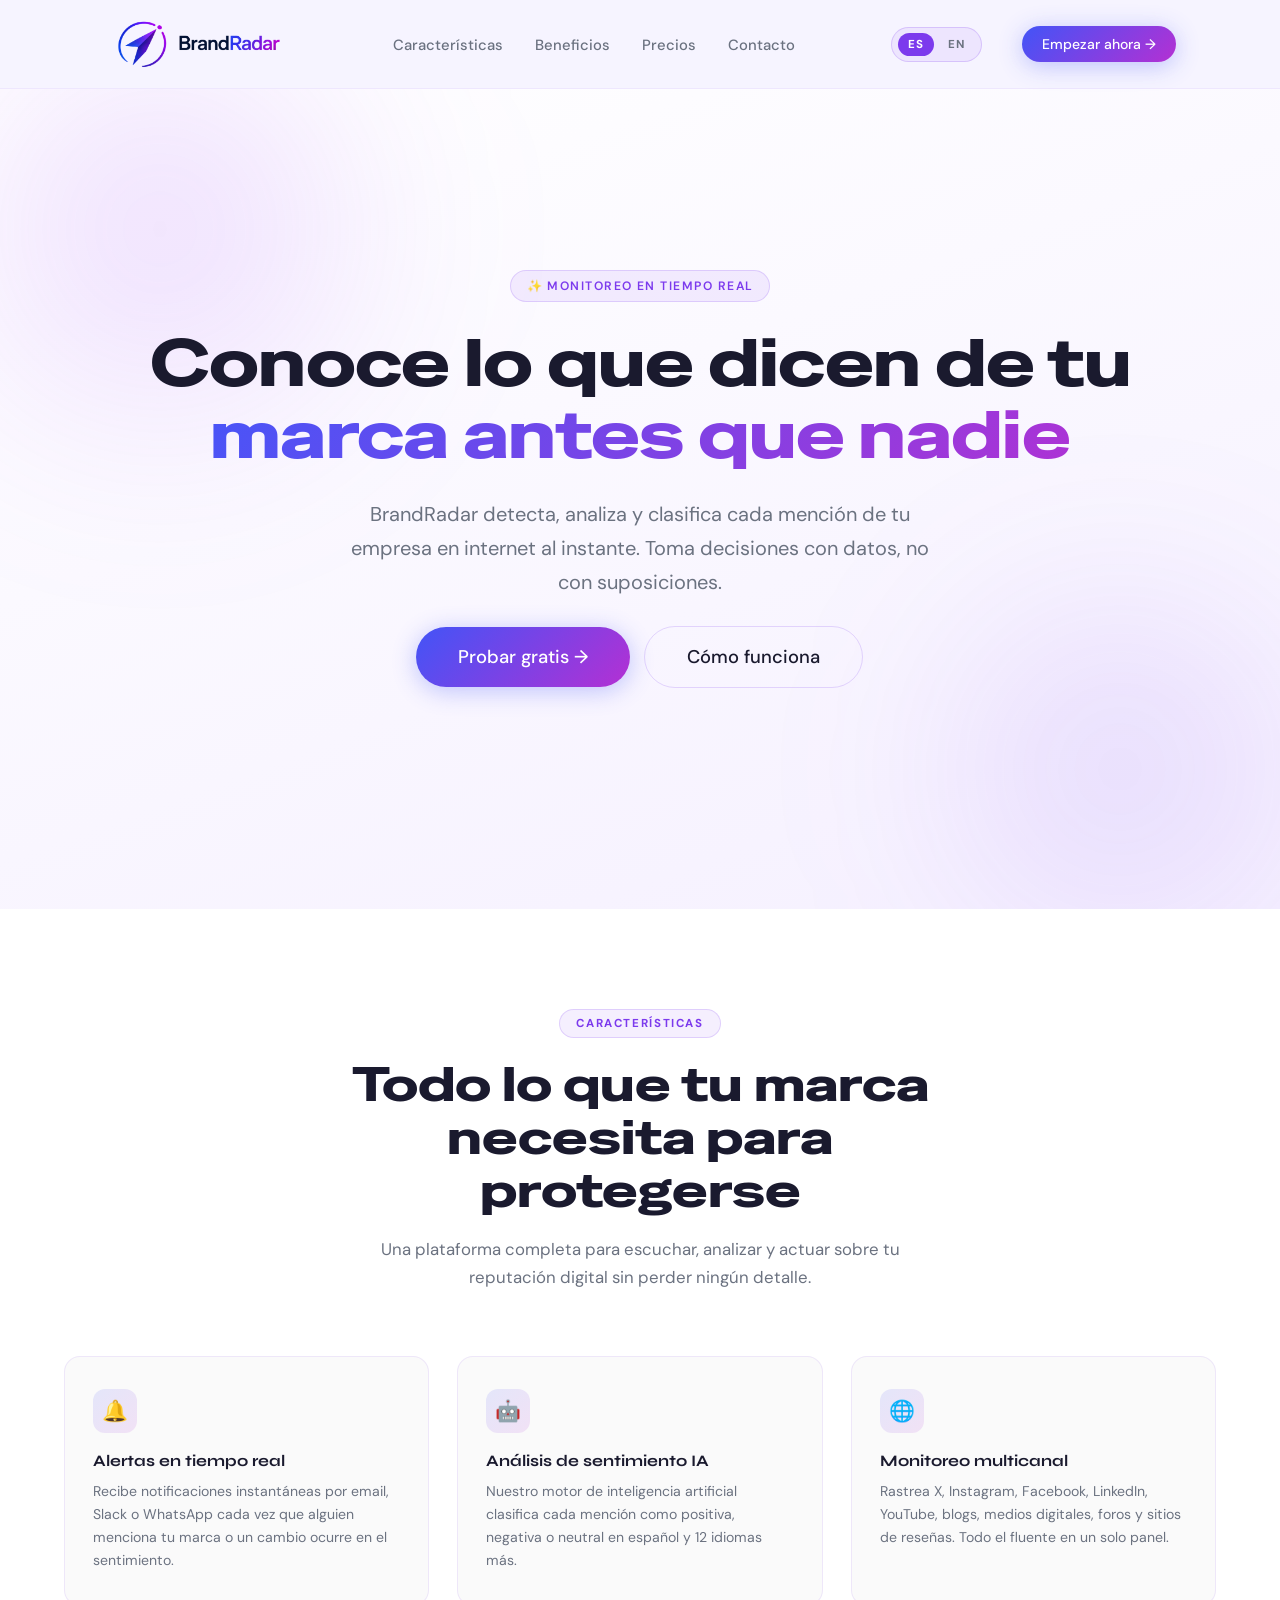
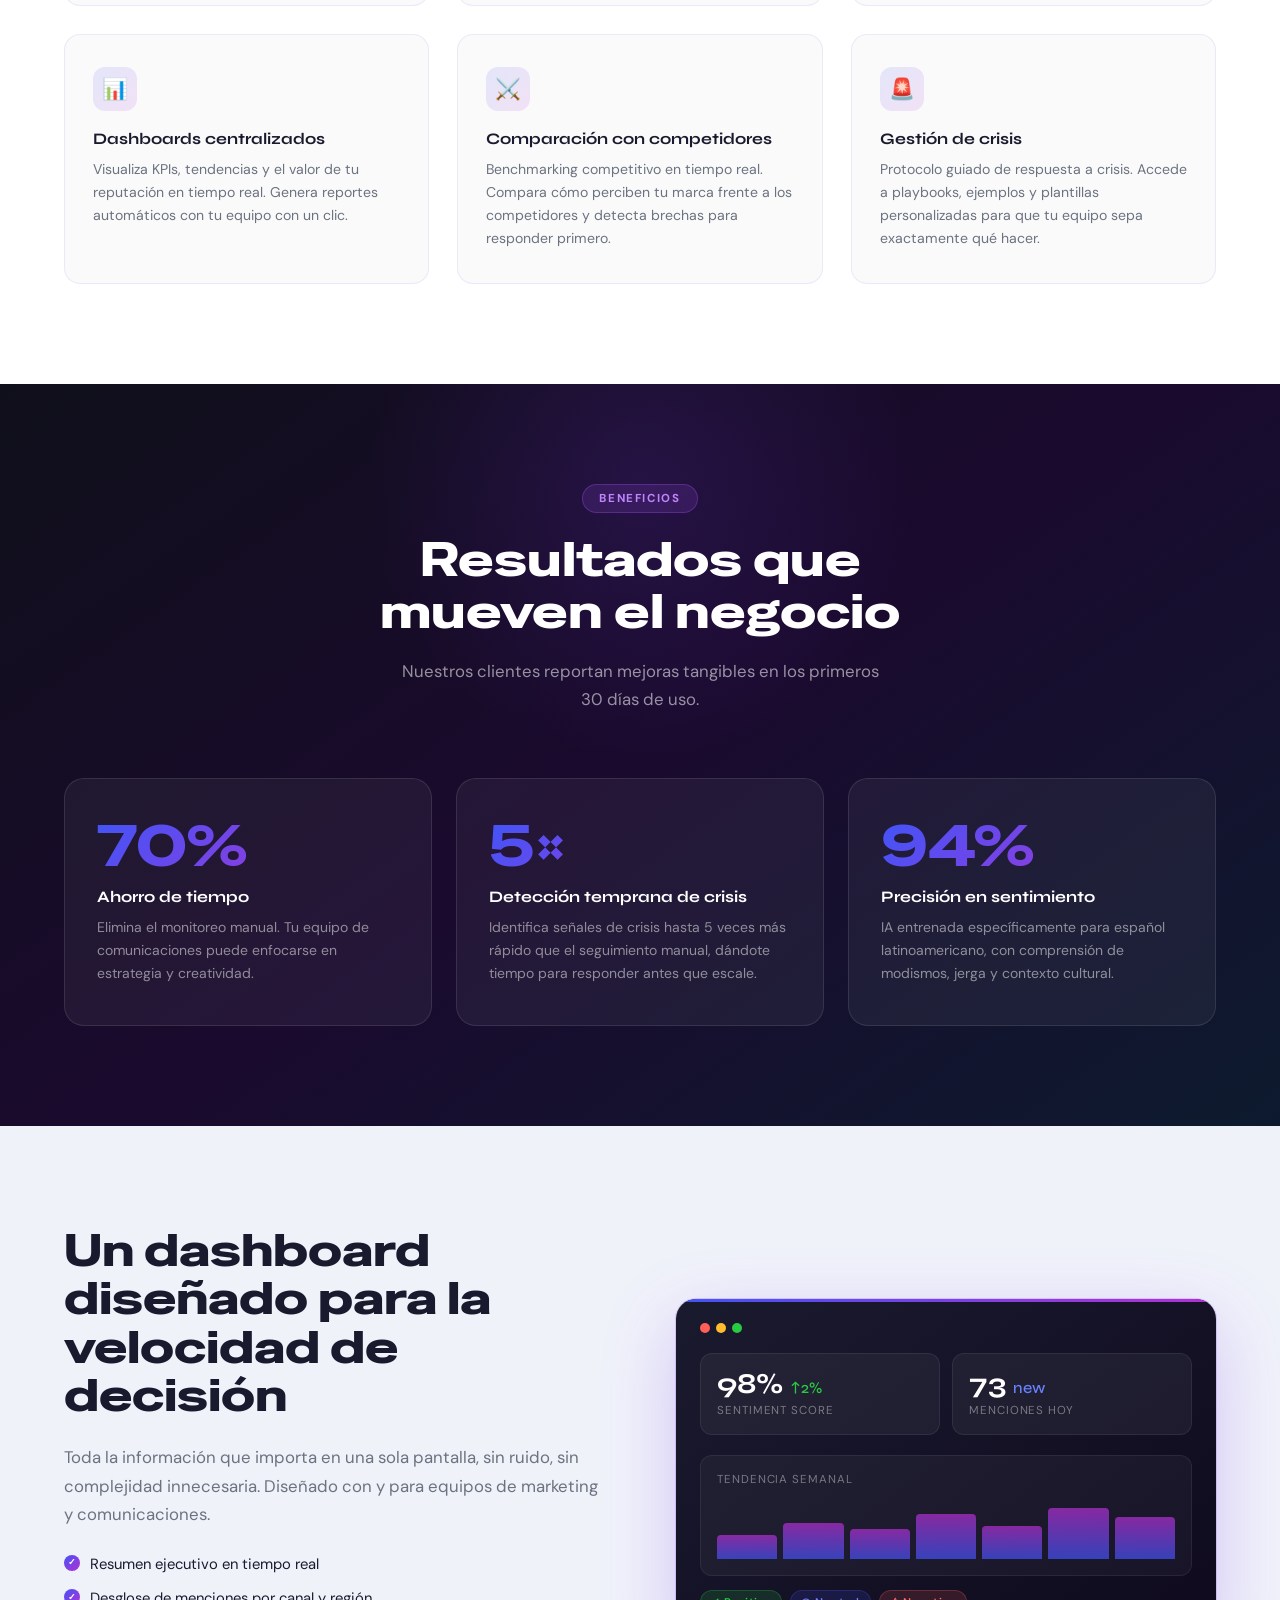
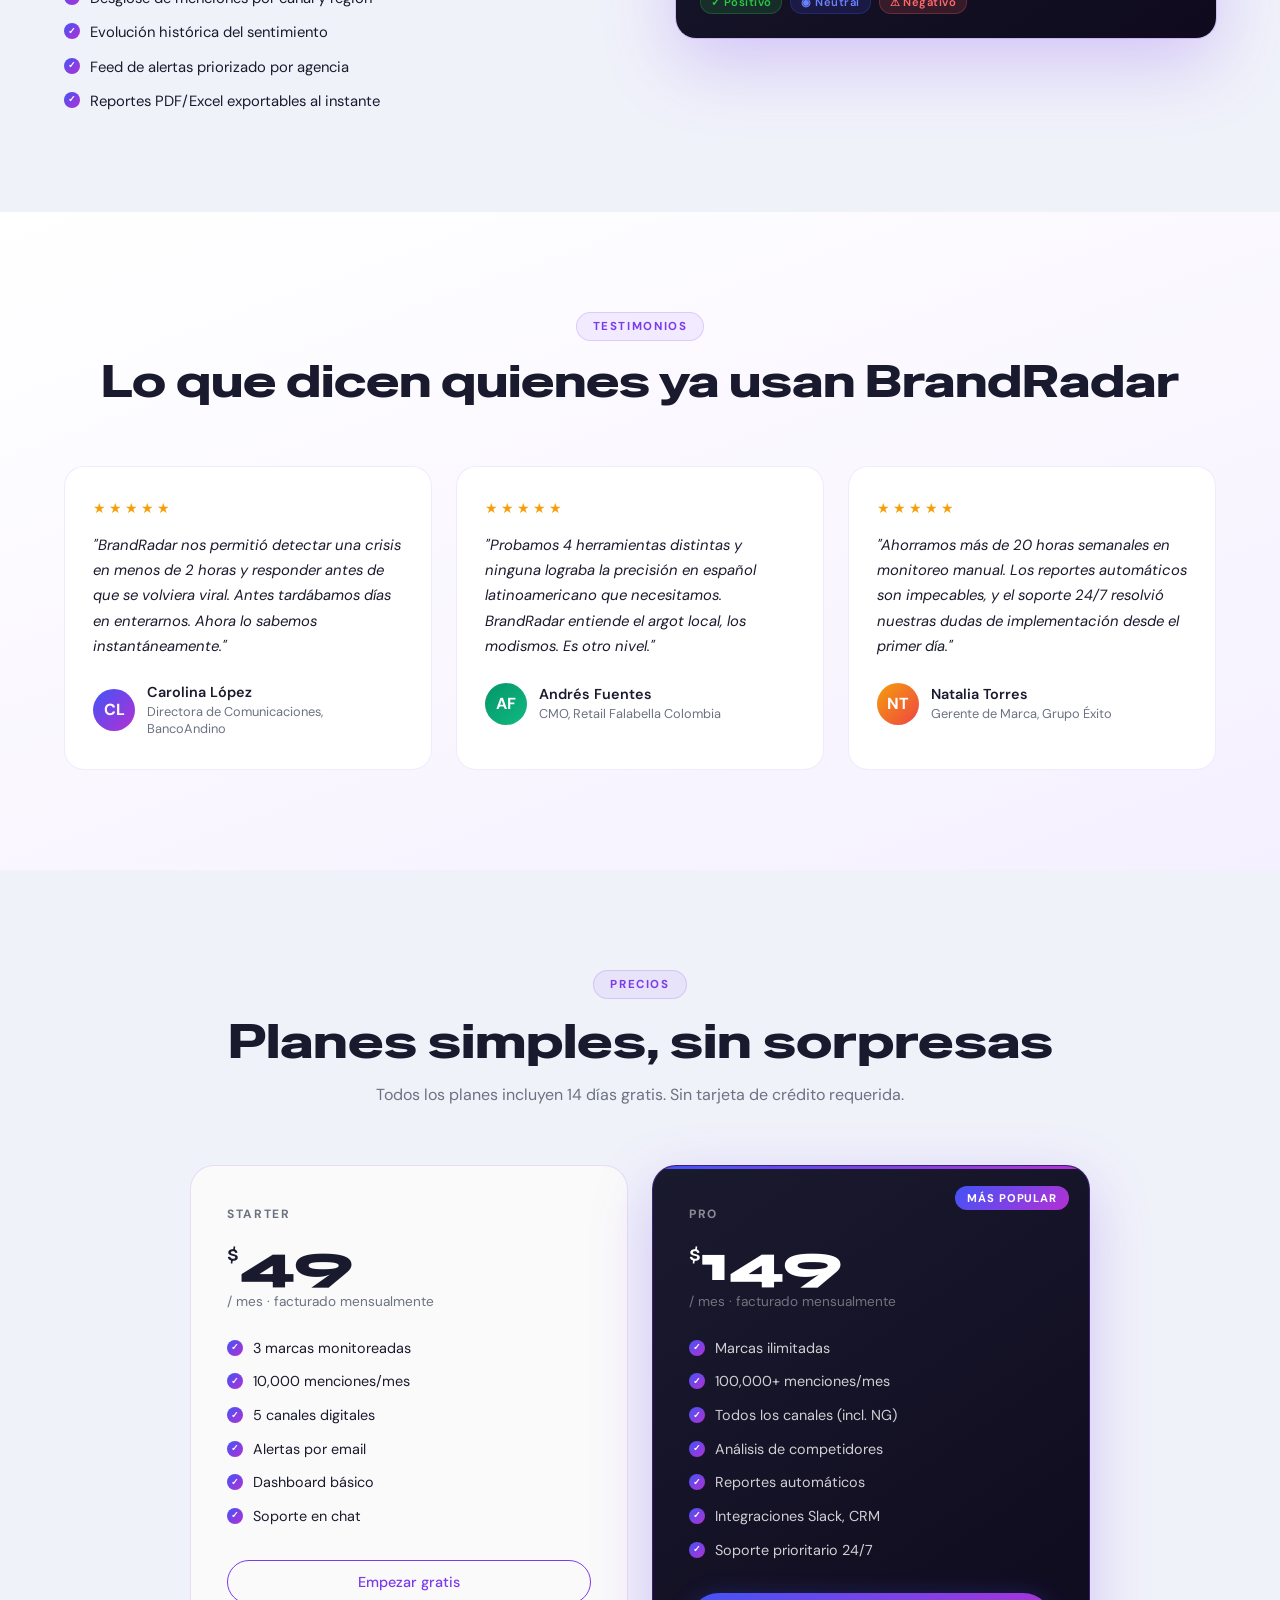
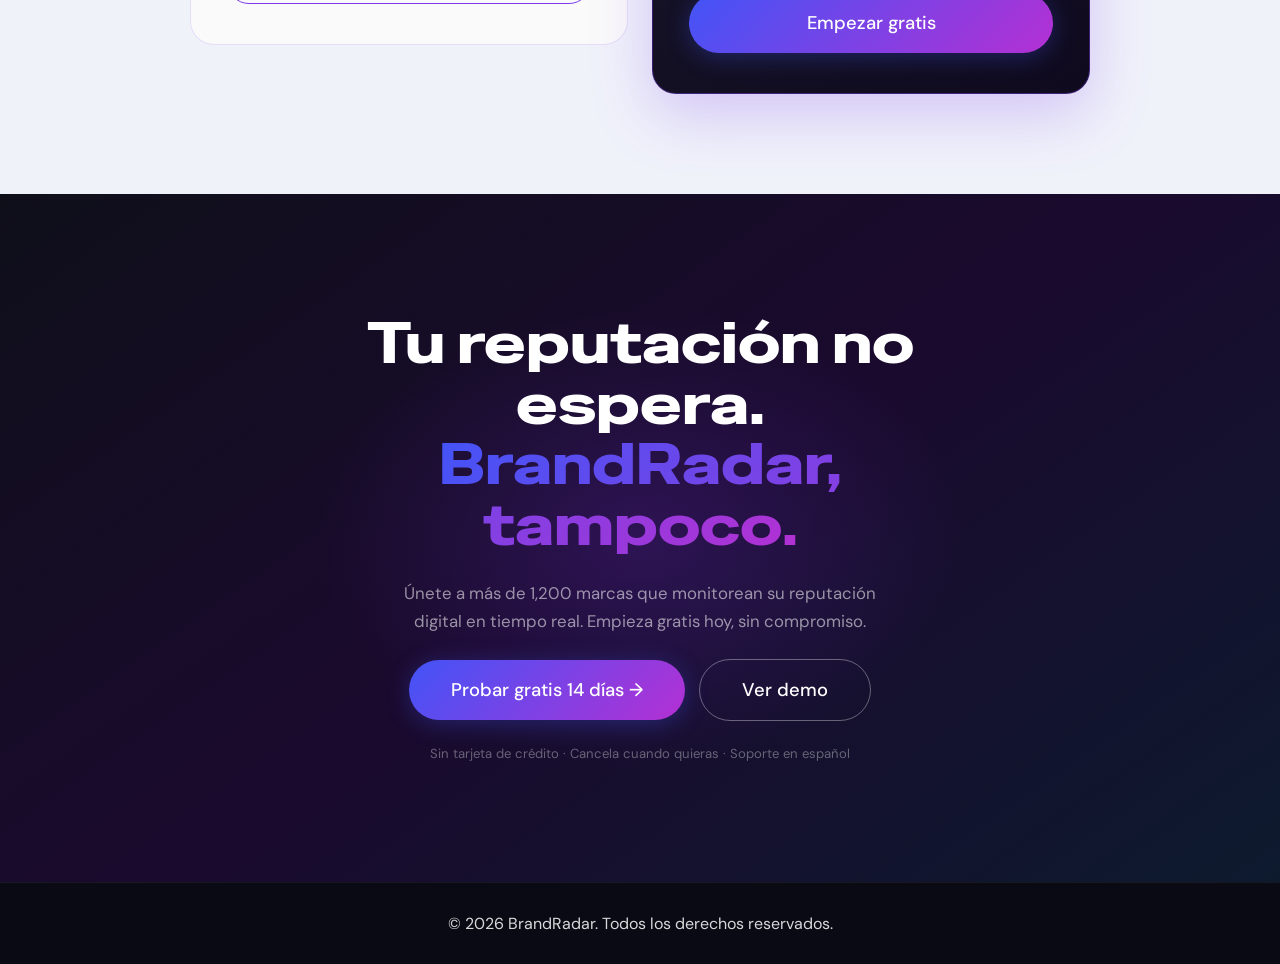
==== commit 1bea1342: "Solución definitiva responsive: inputs y selector de idiomas" ====
--- a/public/index.html
+++ b/public/index.html
@@ -2,7 +2,7 @@
 <html lang="es">
 <head>
   <meta charset="UTF-8" />
-  <meta name="viewport" content="width=device-width, initial-scale=1.0" />
+ <meta name="viewport" content="width=device-width, initial-scale=1.0" />
   <title>BrandRadar – Monitoreo de Reputación en Tiempo Real</title>
   <link href="https://fonts.googleapis.com/css2?family=Syne:wght@400;600;700;800&family=DM+Sans:wght@300;400;500&family=Special+Gothic+Expanded+One&display=swap" rel="stylesheet" />
   <!-- CSS modules -->
@@ -34,7 +34,7 @@
         <span class="lang-toggle__opt" data-lang="es">ES</span>
         <span class="lang-toggle__opt"         data-lang="en">EN</span>
       </div>
-      <a href="#" class="btn btn--primary btn--sm" data-i18n="nav.cta">Empezar ahora →</a>
+      <a href="pages/login.html" class="btn btn--primary btn--sm" data-i18n="nav.cta">Empezar ahora →</a>
       <button class="nav__burger" aria-label="Abrir menú" aria-expanded="false">
         <span></span><span></span><span></span>
       </button>
@@ -56,7 +56,7 @@
         Toma decisiones con datos, no con suposiciones.
       </p>
       <div class="hero__actions">
-        <a href="contact.html" class="btn btn--primary" data-i18n="hero.cta1">Probar gratis →</a>
+        <a href="pages/login.html" class="btn btn--primary" data-i18n="hero.cta1">Probar gratis →</a>
         <a href="#dashboard" class="btn btn--ghost"   data-i18n="hero.cta2">Cómo funciona</a>
       </div>
     </div>
@@ -288,8 +288,8 @@
       <h2 class="cta__title reveal" data-i18n="cta.title">Tu reputación no espera.<br><span>BrandRadar, tampoco.</span></h2>
       <p class="cta__subtitle reveal" data-i18n="cta.sub">Únete a más de 1,200 marcas que monitorean su reputación digital en tiempo real. Empieza gratis hoy, sin compromiso.</p>
       <div class="cta__actions reveal">
-        <a href="contact.html" class="btn btn--primary" data-i18n="cta.btn1">Probar gratis 14 días →</a>
-        <a href="#" class="btn btn--ghost-white" data-i18n="cta.btn2">Ver demo</a>
+        <a href="pages/login.html" class="btn btn--primary" data-i18n="cta.btn1">Probar gratis 14 días →</a>
+        <a href="pages/contact.html" class="btn btn--ghost-white" data-i18n="cta.btn2">Ver demo</a>
       </div>
       <p class="cta__note reveal" data-i18n="cta.note">Sin tarjeta de crédito · Cancela cuando quieras · Soporte en español</p>
     </div>
--- a/public/css/responsive.css
+++ b/public/css/responsive.css
@@ -1,71 +1,97 @@
 /* ============================================================
-    RESPONSIVE — responsive.css
-    All breakpoints consolidated here
+    RESPONSIVE — BrandRadar Consolidated (Base: newnew.txt)
    ============================================================ */
 
-/* ─── 1024px ─────────────────────────────────────────────────── */
+img, video, canvas { max-width: 100%; height: auto; }
+
+/* ─── 1024px (Tablets) ────────────────────────────────────── */
 @media (max-width: 1024px) {
-    .features__grid        { grid-template-columns: repeat(2, 1fr); }
-    .benefits__grid        { grid-template-columns: repeat(2, 1fr); }
-    .footer__top           { grid-template-columns: 1fr 1fr; gap: 36px; }
-    .contact-section__inner{ grid-template-columns: 1fr; gap: 48px; }
-    .contact-form-card     { padding: 40px 36px; }
+    .features__grid, .benefits__grid { grid-template-columns: repeat(2, 1fr); }
+    .footer__top { grid-template-columns: 1fr 1fr; gap: 36px; }
+    .contact-section__inner { grid-template-columns: 1fr; gap: 48px; }
+    .contact-form-card { padding: 40px 36px; }
 }
 
-/* ─── 768px ──────────────────────────────────────────────────── */
+/* ─── 768px (Móviles y Tablets verticales) ────────────────── */
 @media (max-width: 768px) {
-    /* Nav */
+    /* --- Navegación (Original de tu archivo) --- */
     .nav__links, .nav > .btn--sm { display: none; }
-    .nav__burger  { display: flex; }
+    .nav__burger { display: flex; order: 3; }
+    .lang-toggle { order: 2; }
     .nav__logo-img { height: 42px; }
 
-    /* Hero */
-    #hero { padding: 32px 4% 60px; min-height: auto; }
-    .hero__inner { width: 100%; max-width: 100%; padding: 0; gap: 20px; }
-    .hero__heading { font-size: clamp(2rem, 9vw, 3.2rem); }
-    .hero__subtext { font-size: 1rem; white-space: normal; text-align: center; }
-    .hero__actions { flex-direction: column; width: 100%; }
-    .hero__actions .btn { width: 100%; justify-content: center; padding: 16px 28px; font-size: 1rem; }
-    .hero__blob--1 { width: 260px; height: 260px; top: -50px; left: -60px; }
-    .hero__blob--2 { width: 240px; height: 240px; bottom: -40px; right: -50px; }
+    /* --- Hero Principal (Original de tu archivo) --- */
+    #hero { padding: 32px 4% 60px; min-height: auto; text-align: center; }
+    .hero__inner { width: 100%; padding: 0; gap: 20px; }
+    .hero__heading { font-size: clamp(2rem, 9vw, 3.2rem); line-height: 1.2; }
+    .hero__subtext { font-size: 1rem; white-space: normal; margin: 0 auto; }
+    .hero__actions { flex-direction: column; width: 100%; gap: 12px; }
+    .hero__actions .btn { width: 100%; justify-content: center; }
 
-    /* Sections */
-    .features__grid      { grid-template-columns: 1fr; }
-    .benefits__grid      { grid-template-columns: 1fr; }
-    .dashboard__inner    { grid-template-columns: 1fr; gap: 40px; }
-    .testimonials__grid  { grid-template-columns: 1fr; }
-    .pricing__grid       { grid-template-columns: 1fr; }
-    .footer__top         { grid-template-columns: 1fr 1fr; }
-    .footer__bottom      { flex-direction: column; gap: 16px; text-align: center; }
-    .cta__actions        { flex-direction: column; width: 100%; }
-    .cta__actions .btn   { width: 100%; justify-content: center; }
+    /* --- Secciones y Grillas (Original de tu archivo) --- */
+    .features__grid, .benefits__grid, .dashboard__inner, 
+    .testimonials__grid, .pricing__grid { 
+        grid-template-columns: 1fr; 
+    }
+    
+    .footer__bottom { flex-direction: column; gap: 16px; text-align: center; }
+    .cta__actions { flex-direction: column; width: 100%; }
+    .form-row { grid-template-columns: 1fr; }
 
-    /* Contact */
-    .contact-section__inner { grid-template-columns: 1fr; }
-    .contact-form-card       { padding: 32px 24px; }
-    .form-row                { grid-template-columns: 1fr; }
-    .contact-hero__title     { font-size: clamp(2rem, 8vw, 3rem); }
-}
+    /* ─── AJUSTE QUIRÚRGICO PARA LOGIN Y REGISTER ─── */
+    /* Estas reglas solo se activan en las páginas de login/register */
+    
+    .auth-container { 
+        padding: 10px !important; /* Reduce el espacio externo */
+        min-height: 100vh !important;
+        display: flex !important;
+        align-items: center !important;
+    }
+    
+    .auth-card {
+        flex-direction: column !important; /* Panel azul arriba, form abajo */
+        min-height: auto !important;
+        height: auto !important;
+        width: 100% !important;
+        max-width: 350px !important; /* Ancho ideal para iPhone SE */
+        margin: 10px auto !important;
+        overflow: visible !important; /* IMPORTANTE: No corta el botón de abajo */
+        border-radius: 16px !important;
+    }
 
-/* ─── 480px ──────────────────────────────────────────────────── */
-@media (max-width: 480px) {
-    .hero__heading    { font-size: clamp(1.8rem, 8vw, 2.5rem); }
-    .hero__subtext    { font-size: 0.95rem; }
-    .footer__top      { grid-template-columns: 1fr; }
-    .contact-trust    { flex-direction: column; gap: 12px; }
-    .contact-form-card{ padding: 28px 20px; }
-    .btn              { font-size: 1rem; padding: 15px 28px; }
-}
-@media (max-width: 768px) {
-    .lang-toggle  { order: 2; }
-    .nav__burger  { order: 3; }
-    .btn--sm      { display: none; }
+    /* Reducimos el panel azul al mínimo */
+    .auth-hero-panel {
+        width: 100% !important;
+        padding: 15px !important;
+        min-height: auto !important;
+        border-right: none !important;
+        border-bottom: 1px solid rgba(255,255,255,0.1);
+    }
 
+    .auth-hero__title { font-size: 1.4rem !important; margin: 0 !important; }
+    .auth-hero__content p { display: none !important; } /* Ocultar para ganar 100px de espacio */
 
-    .mobile-menu .btn {
-        width: auto;
-        align-self: flex-start;
-        padding: 12px 24px;
-        font-size: 0.95rem;
+    /* ELIMINAMOS LOS 64px DE PADDING QUE CORTAN EL CONTENIDO */
+    .auth-form-panel {
+        width: 100% !important;
+        padding: 20px 15px !important; /* Espacio compacto */
     }
+
+    .auth-title { font-size: 1.3rem !important; margin-bottom: 8px !important; }
+    .auth-subtitle { font-size: 0.8rem !important; margin-bottom: 15px !important; }
+
+    /* Achicamos inputs para que el botón "suba" y no se corte */
+    .form-group { margin-bottom: 8px !important; }
+    .form-input { 
+        padding: 10px 12px !important; /* Más delgado */
+        height: 40px !important;
+        font-size: 0.9rem !important;
+    }
+
+    .btn--submit { 
+        padding: 12px !important; 
+        margin-top: 5px !important; 
+    }
+
+    .auth-footer { margin-top: 15px !important; }
 }
